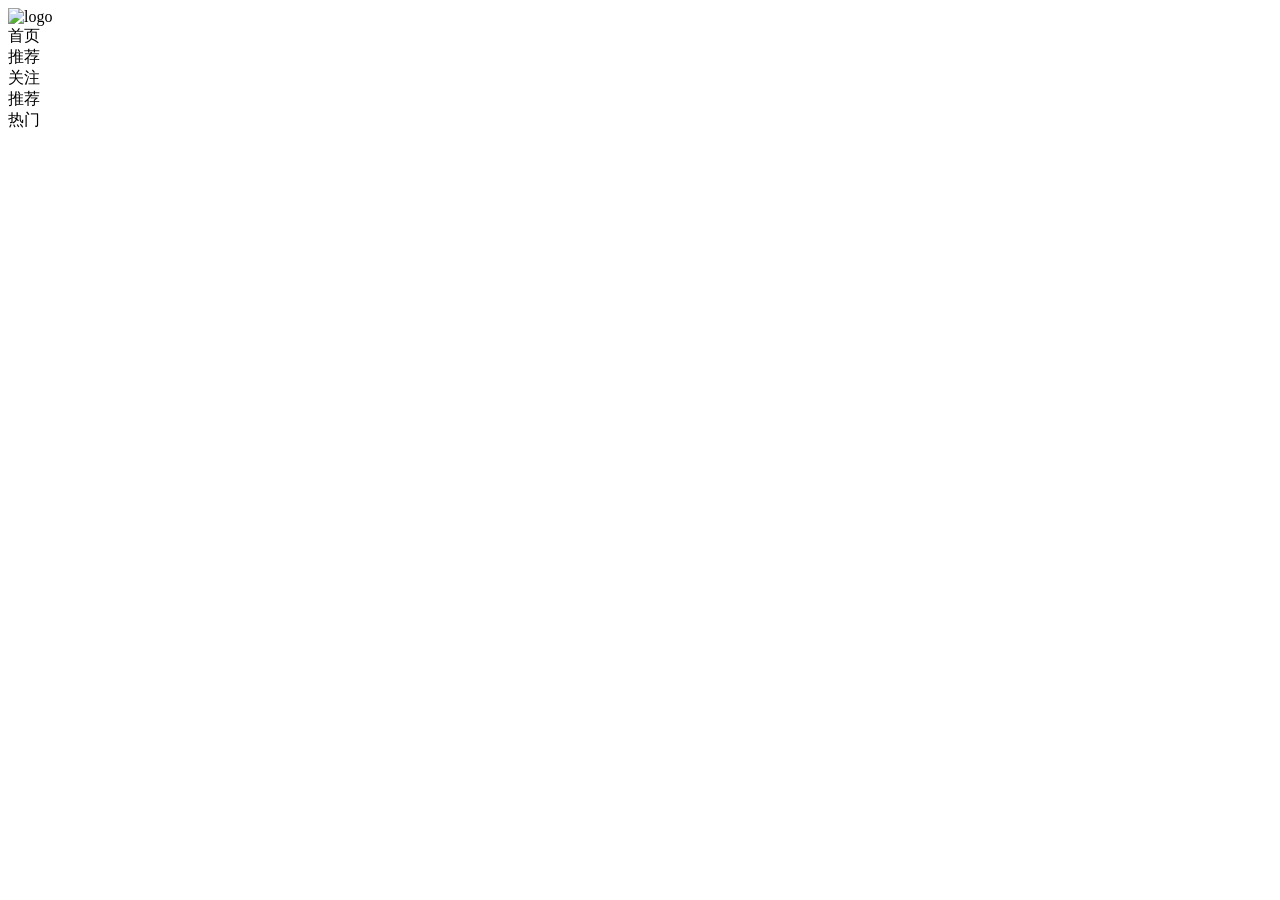
==== frontend/cute-blog-vanillajs/index.html @ ca4a3295 "page login" ====
<!DOCTYPE html>
<html>

<head>
    <meta charset="UTF-8">
    <meta name="viewport" content="width=device-width, initial-scale=1.0">
    <meta http-equiv="X-UA-Compatible" content="ie=edge">
    <title>Document</title>
</head>

<body>
    <div class="page-wrapper page-home">
        <div class="top-nav">
            <img class="logo" src="" alt="logo">
            <div class="nav-item nav-item_active">首页</div>
            <div class="nav-item">推荐</div>
        </div>
        <div class="main-wrapper">
            <div class="tab-wrapper">
                <div class="tab-item tab-item_active">关注</div>
                <div class="tab-item">推荐</div>
                <div class="tab-item">热门</div>
            </div>
        </div>
    </div>
</body>

</html>
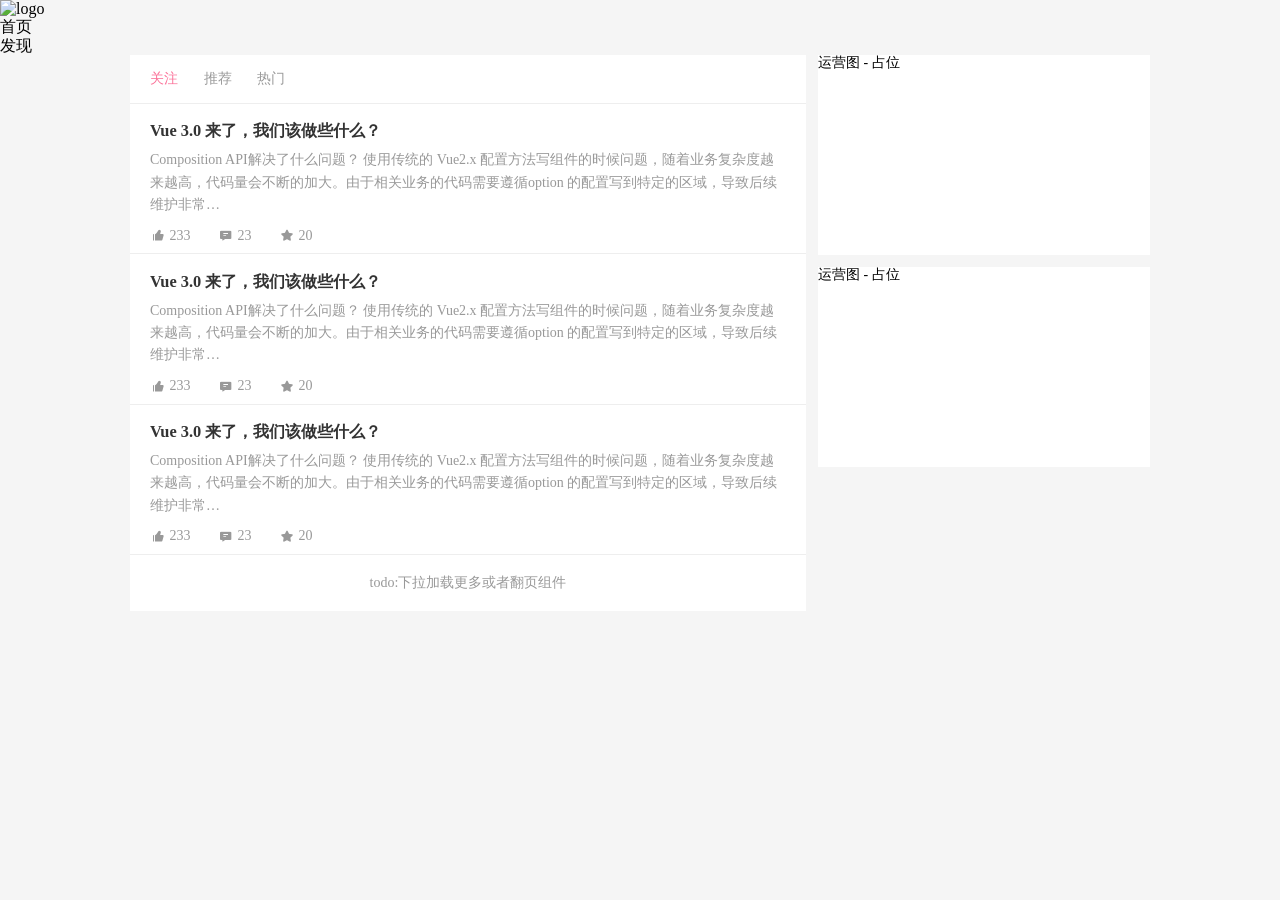
==== commit b0786980: "feature:page index" ====
--- a/frontend/cute-blog-vanillajs/index.html
+++ b/frontend/cute-blog-vanillajs/index.html
@@ -5,7 +5,11 @@
     <meta charset="UTF-8">
     <meta name="viewport" content="width=device-width, initial-scale=1.0">
     <meta http-equiv="X-UA-Compatible" content="ie=edge">
-    <title>Document</title>
+    <title>cute blog</title>
+    <link rel="stylesheet" href="./font/iconfont.css">
+    <link rel="stylesheet" href="./styles/common/common.css">
+    <link rel="stylesheet" href="./styles/common/normalize.css">
+    <link rel="stylesheet" href="./styles/pages/index.css">
 </head>
 
 <body>
@@ -13,14 +17,85 @@
         <div class="top-nav">
             <img class="logo" src="" alt="logo">
             <div class="nav-item nav-item_active">首页</div>
-            <div class="nav-item">推荐</div>
+            <div class="nav-item">发现</div>
         </div>
         <div class="main-wrapper">
-            <div class="tab-wrapper">
-                <div class="tab-item tab-item_active">关注</div>
-                <div class="tab-item">推荐</div>
-                <div class="tab-item">热门</div>
-            </div>
+            <main class="section-wrapper section-main">
+                <div class="tab-wrapper">
+                    <div class="tab-item tab-item_active">关注</div>
+                    <div class="tab-item">推荐</div>
+                    <div class="tab-item">热门</div>
+                </div>
+                <div class="article-list">
+                    <a class="article-item" href="./home.html">
+                        <h3>Vue 3.0 来了，我们该做些什么？</h3>
+                        <p class="summary">Composition API解决了什么问题？ 使用传统的 Vue2.x
+                            配置方法写组件的时候问题，随着业务复杂度越来越高，代码量会不断的加大。由于相关业务的代码需要遵循option 的配置写到特定的区域，导致后续维护非常…</p>
+                        <div class="row-num">
+                            <span class="num-group">
+                                <span class="icon iconfont icon-good-fill"></span>
+                                <span>233</span>
+                            </span>
+                            <span class="num-group">
+                                <span class="icon iconfont icon-comments-fill"></span>
+                                <span>23</span>
+                            </span>
+                            <span class="num-group">
+                                <span class="icon iconfont icon-collection-fill"></span>
+                                <span>20</span>
+                            </span>
+                        </div>
+                    </a>
+                    <a class="article-item" href="./home.html">
+                        <h3>Vue 3.0 来了，我们该做些什么？</h3>
+                        <p class="summary">Composition API解决了什么问题？ 使用传统的 Vue2.x
+                            配置方法写组件的时候问题，随着业务复杂度越来越高，代码量会不断的加大。由于相关业务的代码需要遵循option 的配置写到特定的区域，导致后续维护非常…</p>
+                        <div class="row-num">
+                            <span class="num-group">
+                                <span class="icon iconfont icon-good-fill"></span>
+                                <span>233</span>
+                            </span>
+                            <span class="num-group">
+                                <span class="icon iconfont icon-comments-fill"></span>
+                                <span>23</span>
+                            </span>
+                            <span class="num-group">
+                                <span class="icon iconfont icon-collection-fill"></span>
+                                <span>20</span>
+                            </span>
+                        </div>
+                    </a>
+                    <a class="article-item" href="./home.html">
+                        <h3>Vue 3.0 来了，我们该做些什么？</h3>
+                        <p class="summary">Composition API解决了什么问题？ 使用传统的 Vue2.x
+                            配置方法写组件的时候问题，随着业务复杂度越来越高，代码量会不断的加大。由于相关业务的代码需要遵循option 的配置写到特定的区域，导致后续维护非常…</p>
+                        <div class="row-num">
+                            <span class="num-group">
+                                <span class="icon iconfont icon-good-fill"></span>
+                                <span>233</span>
+                            </span>
+                            <span class="num-group">
+                                <span class="icon iconfont icon-comments-fill"></span>
+                                <span>23</span>
+                            </span>
+                            <span class="num-group">
+                                <span class="icon iconfont icon-collection-fill"></span>
+                                <span>20</span>
+                            </span>
+                        </div>
+                    </a>
+
+                    <div class="my-pagination">todo:下拉加载更多或者翻页组件</div>
+                </div>
+            </main>
+            <aside class="my-aside">
+                <div class="section-wrapper section-aside">
+                    运营图 - 占位
+                </div>
+                <div class="section-wrapper section-aside">
+                    运营图 - 占位
+                </div>
+            </aside>
         </div>
     </div>
 </body>
--- a/frontend/cute-blog-vanillajs/font/iconfont.css
+++ b/frontend/cute-blog-vanillajs/font/iconfont.css
@@ -0,0 +1,1817 @@
+@font-face {font-family: "iconfont";
+  src: url('iconfont.eot?t=1605889307815'); /* IE9 */
+  src: url('iconfont.eot?t=1605889307815#iefix') format('embedded-opentype'), /* IE6-IE8 */
+  url('[data-uri]') format('woff2'),
+  url('iconfont.woff?t=1605889307815') format('woff'),
+  url('iconfont.ttf?t=1605889307815') format('truetype'), /* chrome, firefox, opera, Safari, Android, iOS 4.2+ */
+  url('iconfont.svg?t=1605889307815#iconfont') format('svg'); /* iOS 4.1- */
+}
+
+.iconfont {
+  font-family: "iconfont" !important;
+  font-size: 16px;
+  font-style: normal;
+  -webkit-font-smoothing: antialiased;
+  -moz-osx-font-smoothing: grayscale;
+}
+
+.icon-auto:before {
+  content: "\e6eb";
+}
+
+.icon-all:before {
+  content: "\e6ef";
+}
+
+.icon-bussiness-man:before {
+  content: "\e6f0";
+}
+
+.icon-component:before {
+  content: "\e6f2";
+}
+
+.icon-code:before {
+  content: "\e6f3";
+}
+
+.icon-copy:before {
+  content: "\e6f4";
+}
+
+.icon-dollar:before {
+  content: "\e6f5";
+}
+
+.icon-history:before {
+  content: "\e6f8";
+}
+
+.icon-editor:before {
+  content: "\e6f6";
+}
+
+.icon-data:before {
+  content: "\e6f9";
+}
+
+.icon-gift:before {
+  content: "\e6fa";
+}
+
+.icon-integral:before {
+  content: "\e6fb";
+}
+
+.icon-nav-list:before {
+  content: "\e6fd";
+}
+
+.icon-pic:before {
+  content: "\e6ff";
+}
+
+.icon-Notvisible:before {
+  content: "\e6fe";
+}
+
+.icon-play:before {
+  content: "\e701";
+}
+
+.icon-rising:before {
+  content: "\e703";
+}
+
+.icon-QRcode:before {
+  content: "\e704";
+}
+
+.icon-rmb:before {
+  content: "\e705";
+}
+
+.icon-similar-product:before {
+  content: "\e707";
+}
+
+.icon-Exportservices:before {
+  content: "\e702";
+}
+
+.icon-sendinquiry:before {
+  content: "\e70d";
+}
+
+.icon-all-fill:before {
+  content: "\e718";
+}
+
+.icon-favorites-fill:before {
+  content: "\e721";
+}
+
+.icon-integral-fill:before {
+  content: "\e726";
+}
+
+.icon-namecard-fill:before {
+  content: "\e72a";
+}
+
+.icon-pic-fill:before {
+  content: "\e72e";
+}
+
+.icon-play-fill:before {
+  content: "\e72f";
+}
+
+.icon-prompt-fill:before {
+  content: "\e730";
+}
+
+.icon-stop-fill:before {
+  content: "\e738";
+}
+
+.icon-column:before {
+  content: "\e741";
+}
+
+.icon-add-account:before {
+  content: "\e742";
+}
+
+.icon-column1:before {
+  content: "\e743";
+}
+
+.icon-add:before {
+  content: "\e744";
+}
+
+.icon-agriculture:before {
+  content: "\e745";
+}
+
+.icon-years:before {
+  content: "\e746";
+}
+
+.icon-add-cart:before {
+  content: "\e747";
+}
+
+.icon-arrow-right:before {
+  content: "\e748";
+}
+
+.icon-arrow-left:before {
+  content: "\e749";
+}
+
+.icon-apparel:before {
+  content: "\e74a";
+}
+
+.icon-all1:before {
+  content: "\e74b";
+}
+
+.icon-arrow-up:before {
+  content: "\e74c";
+}
+
+.icon-ascending:before {
+  content: "\e74d";
+}
+
+.icon-ashbin:before {
+  content: "\e74e";
+}
+
+.icon-atm:before {
+  content: "\e74f";
+}
+
+.icon-bad:before {
+  content: "\e750";
+}
+
+.icon-attachent:before {
+  content: "\e751";
+}
+
+.icon-browse:before {
+  content: "\e752";
+}
+
+.icon-beauty:before {
+  content: "\e753";
+}
+
+.icon-atm-away:before {
+  content: "\e754";
+}
+
+.icon-assessed-badge:before {
+  content: "\e755";
+}
+
+.icon-auto1:before {
+  content: "\e756";
+}
+
+.icon-bags:before {
+  content: "\e757";
+}
+
+.icon-calendar:before {
+  content: "\e758";
+}
+
+.icon-cart-full:before {
+  content: "\e759";
+}
+
+.icon-calculator:before {
+  content: "\e75a";
+}
+
+.icon-cameraswitching:before {
+  content: "\e75b";
+}
+
+.icon-cecurity-protection:before {
+  content: "\e75c";
+}
+
+.icon-category:before {
+  content: "\e75d";
+}
+
+.icon-close:before {
+  content: "\e75e";
+}
+
+.icon-certified-supplier:before {
+  content: "\e75f";
+}
+
+.icon-cart-Empty:before {
+  content: "\e760";
+}
+
+.icon-code1:before {
+  content: "\e761";
+}
+
+.icon-color:before {
+  content: "\e762";
+}
+
+.icon-conditions:before {
+  content: "\e763";
+}
+
+.icon-confirm:before {
+  content: "\e764";
+}
+
+.icon-company:before {
+  content: "\e765";
+}
+
+.icon-ali-clould:before {
+  content: "\e766";
+}
+
+.icon-copy1:before {
+  content: "\e767";
+}
+
+.icon-credit-level:before {
+  content: "\e768";
+}
+
+.icon-coupons:before {
+  content: "\e769";
+}
+
+.icon-connections:before {
+  content: "\e76a";
+}
+
+.icon-cry:before {
+  content: "\e76b";
+}
+
+.icon-costoms-alearance:before {
+  content: "\e76c";
+}
+
+.icon-clock:before {
+  content: "\e76d";
+}
+
+.icon-CurrencyConverter:before {
+  content: "\e76e";
+}
+
+.icon-cut:before {
+  content: "\e76f";
+}
+
+.icon-data1:before {
+  content: "\e770";
+}
+
+.icon-Customermanagement:before {
+  content: "\e771";
+}
+
+.icon-descending:before {
+  content: "\e772";
+}
+
+.icon-double-arro-right:before {
+  content: "\e773";
+}
+
+.icon-customization:before {
+  content: "\e774";
+}
+
+.icon-double-arrow-left:before {
+  content: "\e775";
+}
+
+.icon-discount:before {
+  content: "\e776";
+}
+
+.icon-download:before {
+  content: "\e777";
+}
+
+.icon-dollar1:before {
+  content: "\e778";
+}
+
+.icon-default-template:before {
+  content: "\e779";
+}
+
+.icon-editor1:before {
+  content: "\e77a";
+}
+
+.icon-eletrical:before {
+  content: "\e77b";
+}
+
+.icon-electronics:before {
+  content: "\e77c";
+}
+
+.icon-etrical-equipm:before {
+  content: "\e77d";
+}
+
+.icon-ellipsis:before {
+  content: "\e77e";
+}
+
+.icon-email:before {
+  content: "\e77f";
+}
+
+.icon-falling:before {
+  content: "\e780";
+}
+
+.icon-earth:before {
+  content: "\e781";
+}
+
+.icon-filter:before {
+  content: "\e782";
+}
+
+.icon-furniture:before {
+  content: "\e783";
+}
+
+.icon-folder:before {
+  content: "\e784";
+}
+
+.icon-feeds:before {
+  content: "\e785";
+}
+
+.icon-history1:before {
+  content: "\e786";
+}
+
+.icon-hardware:before {
+  content: "\e787";
+}
+
+.icon-help:before {
+  content: "\e788";
+}
+
+.icon-good:before {
+  content: "\e789";
+}
+
+.icon-Householdappliances:before {
+  content: "\e78a";
+}
+
+.icon-gift1:before {
+  content: "\e78b";
+}
+
+.icon-form:before {
+  content: "\e78c";
+}
+
+.icon-image-text:before {
+  content: "\e78d";
+}
+
+.icon-hot:before {
+  content: "\e78e";
+}
+
+.icon-inspection:before {
+  content: "\e78f";
+}
+
+.icon-leftbutton:before {
+  content: "\e790";
+}
+
+.icon-jewelry:before {
+  content: "\e791";
+}
+
+.icon-ipad:before {
+  content: "\e792";
+}
+
+.icon-leftarrow:before {
+  content: "\e793";
+}
+
+.icon-integral1:before {
+  content: "\e794";
+}
+
+.icon-kitchen:before {
+  content: "\e795";
+}
+
+.icon-inquiry-template:before {
+  content: "\e796";
+}
+
+.icon-link:before {
+  content: "\e797";
+}
+
+.icon-libra:before {
+  content: "\e798";
+}
+
+.icon-loading:before {
+  content: "\e799";
+}
+
+.icon-listing-content:before {
+  content: "\e79a";
+}
+
+.icon-lights:before {
+  content: "\e79b";
+}
+
+.icon-logistics-icon:before {
+  content: "\e79c";
+}
+
+.icon-messagecenter:before {
+  content: "\e79d";
+}
+
+.icon-mobile-phone:before {
+  content: "\e79e";
+}
+
+.icon-manage-order:before {
+  content: "\e79f";
+}
+
+.icon-move:before {
+  content: "\e7a0";
+}
+
+.icon-Moneymanagement:before {
+  content: "\e7a1";
+}
+
+.icon-namecard:before {
+  content: "\e7a2";
+}
+
+.icon-map:before {
+  content: "\e7a3";
+}
+
+.icon-Newuserzone:before {
+  content: "\e7a4";
+}
+
+.icon-multi-language:before {
+  content: "\e7a5";
+}
+
+.icon-office:before {
+  content: "\e7a6";
+}
+
+.icon-notice:before {
+  content: "\e7a7";
+}
+
+.icon-ontimeshipment:before {
+  content: "\e7a8";
+}
+
+.icon-office-supplies:before {
+  content: "\e7a9";
+}
+
+.icon-password:before {
+  content: "\e7aa";
+}
+
+.icon-Notvisible1:before {
+  content: "\e7ab";
+}
+
+.icon-operation:before {
+  content: "\e7ac";
+}
+
+.icon-packaging:before {
+  content: "\e7ad";
+}
+
+.icon-online-tracking:before {
+  content: "\e7ae";
+}
+
+.icon-packing-labeling:before {
+  content: "\e7af";
+}
+
+.icon-phone:before {
+  content: "\e7b0";
+}
+
+.icon-pic1:before {
+  content: "\e7b1";
+}
+
+.icon-pin:before {
+  content: "\e7b2";
+}
+
+.icon-play1:before {
+  content: "\e7b3";
+}
+
+.icon-logistic-logo:before {
+  content: "\e7b4";
+}
+
+.icon-print:before {
+  content: "\e7b5";
+}
+
+.icon-product:before {
+  content: "\e7b6";
+}
+
+.icon-machinery:before {
+  content: "\e7b7";
+}
+
+.icon-process:before {
+  content: "\e7b8";
+}
+
+.icon-prompt:before {
+  content: "\e7b9";
+}
+
+.icon-QRcode1:before {
+  content: "\e7ba";
+}
+
+.icon-reeor:before {
+  content: "\e7bb";
+}
+
+.icon-reduce:before {
+  content: "\e7bc";
+}
+
+.icon-Non-staplefood:before {
+  content: "\e7bd";
+}
+
+.icon-rejected-order:before {
+  content: "\e7be";
+}
+
+.icon-resonserate:before {
+  content: "\e7bf";
+}
+
+.icon-remind:before {
+  content: "\e7c0";
+}
+
+.icon-responsetime:before {
+  content: "\e7c1";
+}
+
+.icon-return:before {
+  content: "\e7c2";
+}
+
+.icon-paylater:before {
+  content: "\e7c3";
+}
+
+.icon-rising1:before {
+  content: "\e7c4";
+}
+
+.icon-Rightarrow:before {
+  content: "\e7c5";
+}
+
+.icon-rmb1:before {
+  content: "\e7c6";
+}
+
+.icon-RFQ-logo:before {
+  content: "\e7c7";
+}
+
+.icon-save:before {
+  content: "\e7c8";
+}
+
+.icon-scanning:before {
+  content: "\e7c9";
+}
+
+.icon-security:before {
+  content: "\e7ca";
+}
+
+.icon-salescenter:before {
+  content: "\e7cb";
+}
+
+.icon-seleted:before {
+  content: "\e7cc";
+}
+
+.icon-searchcart:before {
+  content: "\e7cd";
+}
+
+.icon-raw:before {
+  content: "\e7ce";
+}
+
+.icon-service:before {
+  content: "\e7cf";
+}
+
+.icon-share:before {
+  content: "\e7d0";
+}
+
+.icon-signboard:before {
+  content: "\e7d1";
+}
+
+.icon-shuffling-banner:before {
+  content: "\e7d2";
+}
+
+.icon-Rightbutton:before {
+  content: "\e7d3";
+}
+
+.icon-sorting:before {
+  content: "\e7d4";
+}
+
+.icon-sound-Mute:before {
+  content: "\e7d5";
+}
+
+.icon-Similarproducts:before {
+  content: "\e7d6";
+}
+
+.icon-sound-filling:before {
+  content: "\e7d7";
+}
+
+.icon-suggest:before {
+  content: "\e7d8";
+}
+
+.icon-stop:before {
+  content: "\e7d9";
+}
+
+.icon-success:before {
+  content: "\e7da";
+}
+
+.icon-supplier-features:before {
+  content: "\e7db";
+}
+
+.icon-switch:before {
+  content: "\e7dc";
+}
+
+.icon-survey:before {
+  content: "\e7dd";
+}
+
+.icon-template:before {
+  content: "\e7de";
+}
+
+.icon-text:before {
+  content: "\e7df";
+}
+
+.icon-suspended:before {
+  content: "\e7e0";
+}
+
+.icon-task-management:before {
+  content: "\e7e1";
+}
+
+.icon-tool:before {
+  content: "\e7e2";
+}
+
+.icon-Top:before {
+  content: "\e7e3";
+}
+
+.icon-smile:before {
+  content: "\e7e4";
+}
+
+.icon-textile-products:before {
+  content: "\e7e5";
+}
+
+.icon-tradealert:before {
+  content: "\e7e6";
+}
+
+.icon-topsales:before {
+  content: "\e7e7";
+}
+
+.icon-tradingvolume:before {
+  content: "\e7e8";
+}
+
+.icon-training:before {
+  content: "\e7e9";
+}
+
+.icon-upload:before {
+  content: "\e7ea";
+}
+
+.icon-RFQ-word:before {
+  content: "\e7eb";
+}
+
+.icon-viewlarger:before {
+  content: "\e7ec";
+}
+
+.icon-viewgallery:before {
+  content: "\e7ed";
+}
+
+.icon-vehivles:before {
+  content: "\e7ee";
+}
+
+.icon-trust:before {
+  content: "\e7ef";
+}
+
+.icon-warning:before {
+  content: "\e7f0";
+}
+
+.icon-warehouse:before {
+  content: "\e7f1";
+}
+
+.icon-shoes:before {
+  content: "\e7f2";
+}
+
+.icon-video:before {
+  content: "\e7f3";
+}
+
+.icon-viewlist:before {
+  content: "\e7f4";
+}
+
+.icon-set:before {
+  content: "\e7f5";
+}
+
+.icon-store:before {
+  content: "\e7f6";
+}
+
+.icon-tool-hardware:before {
+  content: "\e7f7";
+}
+
+.icon-vs:before {
+  content: "\e7f8";
+}
+
+.icon-toy:before {
+  content: "\e7f9";
+}
+
+.icon-sport:before {
+  content: "\e7fa";
+}
+
+.icon-creditcard:before {
+  content: "\e7fb";
+}
+
+.icon-contacts:before {
+  content: "\e7fc";
+}
+
+.icon-checkstand:before {
+  content: "\e7fd";
+}
+
+.icon-aviation:before {
+  content: "\e7fe";
+}
+
+.icon-Daytimemode:before {
+  content: "\e7ff";
+}
+
+.icon-infantmom:before {
+  content: "\e800";
+}
+
+.icon-discounts:before {
+  content: "\e801";
+}
+
+.icon-invoice:before {
+  content: "\e802";
+}
+
+.icon-insurance:before {
+  content: "\e803";
+}
+
+.icon-nightmode:before {
+  content: "\e804";
+}
+
+.icon-usercenter:before {
+  content: "\e805";
+}
+
+.icon-unlock:before {
+  content: "\e806";
+}
+
+.icon-vip:before {
+  content: "\e807";
+}
+
+.icon-wallet:before {
+  content: "\e808";
+}
+
+.icon-landtransportation:before {
+  content: "\e809";
+}
+
+.icon-voice:before {
+  content: "\e80a";
+}
+
+.icon-exchangerate:before {
+  content: "\e80b";
+}
+
+.icon-contacts-fill:before {
+  content: "\e80c";
+}
+
+.icon-add-account1:before {
+  content: "\e80d";
+}
+
+.icon-years-fill:before {
+  content: "\e80e";
+}
+
+.icon-add-cart-fill:before {
+  content: "\e80f";
+}
+
+.icon-add-fill:before {
+  content: "\e810";
+}
+
+.icon-all-fill1:before {
+  content: "\e811";
+}
+
+.icon-ashbin-fill:before {
+  content: "\e812";
+}
+
+.icon-calendar-fill:before {
+  content: "\e813";
+}
+
+.icon-bad-fill:before {
+  content: "\e814";
+}
+
+.icon-bussiness-man-fill:before {
+  content: "\e815";
+}
+
+.icon-atm-fill:before {
+  content: "\e816";
+}
+
+.icon-cart-full-fill:before {
+  content: "\e817";
+}
+
+.icon-cart-Empty-fill:before {
+  content: "\e818";
+}
+
+.icon-cameraswitching-fill:before {
+  content: "\e819";
+}
+
+.icon-atm-away-fill:before {
+  content: "\e81a";
+}
+
+.icon-certified-supplier-fill:before {
+  content: "\e81b";
+}
+
+.icon-calculator-fill:before {
+  content: "\e81c";
+}
+
+.icon-clock-fill:before {
+  content: "\e81d";
+}
+
+.icon-ali-clould-fill:before {
+  content: "\e81e";
+}
+
+.icon-color-fill:before {
+  content: "\e81f";
+}
+
+.icon-coupons-fill:before {
+  content: "\e820";
+}
+
+.icon-cecurity-protection-fill:before {
+  content: "\e821";
+}
+
+.icon-credit-level-fill:before {
+  content: "\e822";
+}
+
+.icon-default-template-fill:before {
+  content: "\e823";
+}
+
+.icon-CurrencyConverter-fill:before {
+  content: "\e824";
+}
+
+.icon-Customermanagement-fill:before {
+  content: "\e825";
+}
+
+.icon-discounts-fill:before {
+  content: "\e826";
+}
+
+.icon-Daytimemode-fill:before {
+  content: "\e827";
+}
+
+.icon-exl-fill:before {
+  content: "\e828";
+}
+
+.icon-cry-fill:before {
+  content: "\e829";
+}
+
+.icon-email-fill:before {
+  content: "\e82a";
+}
+
+.icon-filter-fill:before {
+  content: "\e82b";
+}
+
+.icon-folder-fill:before {
+  content: "\e82c";
+}
+
+.icon-feeds-fill:before {
+  content: "\e82d";
+}
+
+.icon-gold-supplie-fill:before {
+  content: "\e82e";
+}
+
+.icon-form-fill:before {
+  content: "\e82f";
+}
+
+.icon-camera-fill:before {
+  content: "\e830";
+}
+
+.icon-good-fill:before {
+  content: "\e831";
+}
+
+.icon-image-text-fill:before {
+  content: "\e832";
+}
+
+.icon-inspection-fill:before {
+  content: "\e833";
+}
+
+.icon-hot-fill:before {
+  content: "\e834";
+}
+
+.icon-company-fill:before {
+  content: "\e835";
+}
+
+.icon-discount-fill:before {
+  content: "\e836";
+}
+
+.icon-insurance-fill:before {
+  content: "\e837";
+}
+
+.icon-inquiry-template-fill:before {
+  content: "\e838";
+}
+
+.icon-leftbutton-fill:before {
+  content: "\e839";
+}
+
+.icon-integral-fill1:before {
+  content: "\e83a";
+}
+
+.icon-help1:before {
+  content: "\e83b";
+}
+
+.icon-listing-content-fill:before {
+  content: "\e83c";
+}
+
+.icon-logistic-logo-fill:before {
+  content: "\e83d";
+}
+
+.icon-Moneymanagement-fill:before {
+  content: "\e83e";
+}
+
+.icon-manage-order-fill:before {
+  content: "\e83f";
+}
+
+.icon-multi-language-fill:before {
+  content: "\e840";
+}
+
+.icon-logistics-icon-fill:before {
+  content: "\e841";
+}
+
+.icon-Newuserzone-fill:before {
+  content: "\e842";
+}
+
+.icon-nightmode-fill:before {
+  content: "\e843";
+}
+
+.icon-office-supplies-fill:before {
+  content: "\e844";
+}
+
+.icon-notice-fill:before {
+  content: "\e845";
+}
+
+.icon-mute:before {
+  content: "\e846";
+}
+
+.icon-order-fill:before {
+  content: "\e847";
+}
+
+.icon-password1:before {
+  content: "\e848";
+}
+
+.icon-map1:before {
+  content: "\e849";
+}
+
+.icon-paylater-fill:before {
+  content: "\e84a";
+}
+
+.icon-phone-fill:before {
+  content: "\e84b";
+}
+
+.icon-online-tracking-fill:before {
+  content: "\e84c";
+}
+
+.icon-play-fill1:before {
+  content: "\e84d";
+}
+
+.icon-pdf-fill:before {
+  content: "\e84e";
+}
+
+.icon-phone1:before {
+  content: "\e84f";
+}
+
+.icon-pin-fill:before {
+  content: "\e850";
+}
+
+.icon-product-fill:before {
+  content: "\e851";
+}
+
+.icon-rankinglist-fill:before {
+  content: "\e852";
+}
+
+.icon-reduce-fill:before {
+  content: "\e853";
+}
+
+.icon-reeor-fill:before {
+  content: "\e854";
+}
+
+.icon-pic-fill1:before {
+  content: "\e855";
+}
+
+.icon-rankinglist:before {
+  content: "\e856";
+}
+
+.icon-product1:before {
+  content: "\e857";
+}
+
+.icon-prompt-fill1:before {
+  content: "\e858";
+}
+
+.icon-resonserate-fill:before {
+  content: "\e859";
+}
+
+.icon-remind-fill:before {
+  content: "\e85a";
+}
+
+.icon-Rightbutton-fill:before {
+  content: "\e85b";
+}
+
+.icon-RFQ-logo-fill:before {
+  content: "\e85c";
+}
+
+.icon-RFQ-word-fill:before {
+  content: "\e85d";
+}
+
+.icon-searchcart-fill:before {
+  content: "\e85e";
+}
+
+.icon-salescenter-fill:before {
+  content: "\e85f";
+}
+
+.icon-save-fill:before {
+  content: "\e860";
+}
+
+.icon-security-fill:before {
+  content: "\e861";
+}
+
+.icon-Similarproducts-fill:before {
+  content: "\e862";
+}
+
+.icon-signboard-fill:before {
+  content: "\e863";
+}
+
+.icon-service-fill:before {
+  content: "\e864";
+}
+
+.icon-shuffling-banner-fill:before {
+  content: "\e865";
+}
+
+.icon-supplier-features-fill:before {
+  content: "\e866";
+}
+
+.icon-store-fill:before {
+  content: "\e867";
+}
+
+.icon-smile-fill:before {
+  content: "\e868";
+}
+
+.icon-success-fill:before {
+  content: "\e869";
+}
+
+.icon-sound-filling-fill:before {
+  content: "\e86a";
+}
+
+.icon-sound-Mute1:before {
+  content: "\e86b";
+}
+
+.icon-suspended-fill:before {
+  content: "\e86c";
+}
+
+.icon-tool-fill:before {
+  content: "\e86d";
+}
+
+.icon-task-management-fill:before {
+  content: "\e86e";
+}
+
+.icon-unlock-fill:before {
+  content: "\e86f";
+}
+
+.icon-trust-fill:before {
+  content: "\e870";
+}
+
+.icon-vip-fill:before {
+  content: "\e871";
+}
+
+.icon-set1:before {
+  content: "\e872";
+}
+
+.icon-Top-fill:before {
+  content: "\e873";
+}
+
+.icon-viewlarger1:before {
+  content: "\e874";
+}
+
+.icon-voice-fill:before {
+  content: "\e875";
+}
+
+.icon-warning-fill:before {
+  content: "\e876";
+}
+
+.icon-warehouse-fill:before {
+  content: "\e877";
+}
+
+.icon-zip-fill:before {
+  content: "\e878";
+}
+
+.icon-trade-assurance-fill:before {
+  content: "\e879";
+}
+
+.icon-vs-fill:before {
+  content: "\e87a";
+}
+
+.icon-video1:before {
+  content: "\e87b";
+}
+
+.icon-template-fill:before {
+  content: "\e87c";
+}
+
+.icon-wallet1:before {
+  content: "\e87d";
+}
+
+.icon-training1:before {
+  content: "\e87e";
+}
+
+.icon-packing-labeling-fill:before {
+  content: "\e87f";
+}
+
+.icon-Exportservices-fill:before {
+  content: "\e880";
+}
+
+.icon-brand-fill:before {
+  content: "\e881";
+}
+
+.icon-collection:before {
+  content: "\e882";
+}
+
+.icon-consumption-fill:before {
+  content: "\e883";
+}
+
+.icon-collection-fill:before {
+  content: "\e884";
+}
+
+.icon-brand:before {
+  content: "\e885";
+}
+
+.icon-rejected-order-fill:before {
+  content: "\e886";
+}
+
+.icon-homepage-ads-fill:before {
+  content: "\e887";
+}
+
+.icon-homepage-ads:before {
+  content: "\e888";
+}
+
+.icon-scenes-fill:before {
+  content: "\e889";
+}
+
+.icon-scenes:before {
+  content: "\e88a";
+}
+
+.icon-similar-product-fill:before {
+  content: "\e88b";
+}
+
+.icon-topraning-fill:before {
+  content: "\e88c";
+}
+
+.icon-consumption:before {
+  content: "\e88d";
+}
+
+.icon-topraning:before {
+  content: "\e88e";
+}
+
+.icon-gold-supplier:before {
+  content: "\e88f";
+}
+
+.icon-messagecenter-fill:before {
+  content: "\e890";
+}
+
+.icon-quick:before {
+  content: "\e891";
+}
+
+.icon-writing:before {
+  content: "\e892";
+}
+
+.icon-docjpge-fill:before {
+  content: "\e893";
+}
+
+.icon-jpge-fill:before {
+  content: "\e894";
+}
+
+.icon-gifjpge-fill:before {
+  content: "\e895";
+}
+
+.icon-bmpjpge-fill:before {
+  content: "\e896";
+}
+
+.icon-tifjpge-fill:before {
+  content: "\e897";
+}
+
+.icon-pngjpge-fill:before {
+  content: "\e898";
+}
+
+.icon-Hometextile:before {
+  content: "\e899";
+}
+
+.icon-home:before {
+  content: "\e89a";
+}
+
+.icon-sendinquiry-fill:before {
+  content: "\e89b";
+}
+
+.icon-comments-fill:before {
+  content: "\e89c";
+}
+
+.icon-account-fill:before {
+  content: "\e89d";
+}
+
+.icon-feed-logo-fill:before {
+  content: "\e89e";
+}
+
+.icon-feed-logo:before {
+  content: "\e89f";
+}
+
+.icon-home-fill:before {
+  content: "\e8a0";
+}
+
+.icon-add-select:before {
+  content: "\e8a1";
+}
+
+.icon-sami-select:before {
+  content: "\e8a2";
+}
+
+.icon-camera:before {
+  content: "\e8a3";
+}
+
+.icon-arrow-down:before {
+  content: "\e8a4";
+}
+
+.icon-account:before {
+  content: "\e8a5";
+}
+
+.icon-comments:before {
+  content: "\e8a6";
+}
+
+.icon-cart-Empty1:before {
+  content: "\e8a7";
+}
+
+.icon-favorites:before {
+  content: "\e8a8";
+}
+
+.icon-order:before {
+  content: "\e8a9";
+}
+
+.icon-search:before {
+  content: "\e8aa";
+}
+
+.icon-trade-assurance:before {
+  content: "\e8ab";
+}
+
+.icon-usercenter1:before {
+  content: "\e8ac";
+}
+
+.icon-tradingdata:before {
+  content: "\e8ad";
+}
+
+.icon-microphone:before {
+  content: "\e8ae";
+}
+
+.icon-txt:before {
+  content: "\e8af";
+}
+
+.icon-xlsx:before {
+  content: "\e8b0";
+}
+
+.icon-banzhengfuwu:before {
+  content: "\e8b1";
+}
+
+.icon-cangku:before {
+  content: "\e8b2";
+}
+
+.icon-daibancaishui:before {
+  content: "\e8b3";
+}
+
+.icon-jizhuangxiang:before {
+  content: "\e8b4";
+}
+
+.icon-jiaobiao:before {
+  content: "\e8b5";
+}
+
+.icon-kehupandian:before {
+  content: "\e8b6";
+}
+
+.icon-dongtai:before {
+  content: "\e8b7";
+}
+
+.icon-daikuan:before {
+  content: "\e8b8";
+}
+
+.icon-shengyijing:before {
+  content: "\e8b9";
+}
+
+.icon-jiehui:before {
+  content: "\e8ba";
+}
+
+.icon-fencengpeizhi:before {
+  content: "\e8bb";
+}
+
+.icon-shenqingjilu:before {
+  content: "\e8bc";
+}
+
+.icon-shangchuanbeiandanzheng:before {
+  content: "\e8bd";
+}
+
+.icon-shangchuan:before {
+  content: "\e8be";
+}
+
+.icon-kehuquanyi:before {
+  content: "\e8bf";
+}
+
+.icon-suoxiao:before {
+  content: "\e8c0";
+}
+
+.icon-quanyipeizhi:before {
+  content: "\e8c1";
+}
+
+.icon-shuangshen:before {
+  content: "\e8c2";
+}
+
+.icon-tongguan:before {
+  content: "\e8c3";
+}
+
+.icon-tuishui:before {
+  content: "\e8c4";
+}
+
+.icon-tongguanshuju:before {
+  content: "\e8c5";
+}
+
+.icon-kuaidiwuliu:before {
+  content: "\e8c6";
+}
+
+.icon-wuliuchanpin:before {
+  content: "\e8c7";
+}
+
+.icon-waihuishuju:before {
+  content: "\e8c8";
+}
+
+.icon-xinxibar_shouji:before {
+  content: "\e8c9";
+}
+
+.icon-xinwaizongyewu:before {
+  content: "\e8ca";
+}
+
+.icon-wuliudingdan:before {
+  content: "\e8cb";
+}
+
+.icon-zhongjianren:before {
+  content: "\e8cc";
+}
+
+.icon-xinxibar_zhanghu:before {
+  content: "\e8cd";
+}
+
+.icon-yidatong:before {
+  content: "\e8ce";
+}
+
+.icon-zhuanyequanwei:before {
+  content: "\e8cf";
+}
+
+.icon-zhanghucaozuo:before {
+  content: "\e8d0";
+}
+
+.icon-xuanzhuandu:before {
+  content: "\e8d1";
+}
+
+.icon-tuishuirongzi:before {
+  content: "\e8d2";
+}
+
+.icon-AddProducts:before {
+  content: "\e8d3";
+}
+
+.icon-ziyingyewu:before {
+  content: "\e8d4";
+}
+
+.icon-addcell:before {
+  content: "\e8d5";
+}
+
+.icon-background-color:before {
+  content: "\e8d6";
+}
+
+.icon-cascades:before {
+  content: "\e8d7";
+}
+
+.icon-beijing:before {
+  content: "\e8d8";
+}
+
+.icon-bold:before {
+  content: "\e8d9";
+}
+
+.icon-zijin:before {
+  content: "\e8da";
+}
+
+.icon-eraser:before {
+  content: "\e8db";
+}
+
+.icon-centeralignment:before {
+  content: "\e8dc";
+}
+
+.icon-click:before {
+  content: "\e8dd";
+}
+
+.icon-aspjiesuan:before {
+  content: "\e8de";
+}
+
+.icon-flag:before {
+  content: "\e8df";
+}
+
+.icon-falg-fill:before {
+  content: "\e8e0";
+}
+
+.icon-Fee:before {
+  content: "\e8e1";
+}
+
+.icon-filling:before {
+  content: "\e8e2";
+}
+
+.icon-Foreigncurrency:before {
+  content: "\e8e3";
+}
+
+.icon-guanliyuan:before {
+  content: "\e8e4";
+}
+
--- a/frontend/cute-blog-vanillajs/styles/common/common.css
+++ b/frontend/cute-blog-vanillajs/styles/common/common.css
@@ -0,0 +1,68 @@
+html {
+  background: #f5f5f5;
+}
+
+.section-wrapper {
+  background: #fff;
+}
+
+input {
+  border-radius: 3px;
+  border: 1px solid #dddddd;
+  width: 100%;
+  height: 40px;
+  line-height: 40px;
+  color: #fb7299;
+  padding-left: 10px;
+  padding-right: 10px;
+  outline: none;
+}
+
+input:focus {
+  border-color: #fb7299;
+}
+
+::-webkit-input-placeholder {
+  /* WebKit browsers */
+  color: #999;
+  font-size: 16px;
+}
+
+::-moz-placeholder {
+  /* Mozilla Firefox 19+ */
+  color: #999;
+  font-size: 16px;
+}
+
+:-ms-input-placeholder {
+  /* Internet Explorer 10+ */
+  color: #999;
+  font-size: 16px;
+}
+
+button {
+  height: 40px;
+  line-height: 40px;
+  border: none;
+  border-radius: 3px;
+  background: #fb7299;
+  color: #fff;
+  outline: none;
+  cursor: pointer;
+  /* box-shadow: 0 2px 10px 0 #e65c83; */
+  box-shadow: 1px 2px 1px 2px #e65c83;
+}
+
+button:active {
+  /* background: #e65c83; */
+  transform: translateY(1px);
+}
+
+a {
+  color: inherit;
+  text-decoration: none;
+}
+
+a:visited {
+  color: inherit;
+}
--- a/frontend/cute-blog-vanillajs/styles/pages/index.css
+++ b/frontend/cute-blog-vanillajs/styles/pages/index.css
@@ -0,0 +1,86 @@
+.page-home {
+}
+
+.main-wrapper {
+  width: 1020px;
+  margin: auto;
+  font-size: 0;
+  /* 消除由回车键带来的3像素间距  （是3像素还是几像素来着，记不清 = =） */
+}
+
+.section-main {
+  display: inline-block;
+  width: 676px;
+  font-size: 14px;
+  vertical-align: top;
+}
+
+.my-aside {
+  display: inline-block;
+  width: 332px;
+  margin-left: 12px;
+  font-size: 14px;
+  vertical-align: top;
+}
+
+.section-aside {
+  height: 200px;
+  margin-bottom: 12px;
+}
+
+.tab-wrapper {
+  padding: 16px 20px;
+  border-bottom: 1px solid #eee;
+}
+
+.tab-item {
+  display: inline-block;
+  color: #999;
+  margin-right: 22px;
+  cursor: pointer;
+}
+
+.tab-item_active {
+  color: #fb7299;
+}
+
+/* article-item */
+.article-item {
+  display: inline-block;
+  padding: 10px 20px;
+  border-bottom: 1px solid #eee;
+}
+
+.article-item h3 {
+  color: #333;
+  margin-block-start: 0.5em;
+  margin-block-end: 0.5em;
+}
+
+.article-item .summary {
+  color: #999;
+  line-height: 1.6;
+}
+
+.row-num {
+  margin-top: 10px;
+  color: #999;
+}
+
+.num-group {
+  margin-right: 24px;
+  vertical-align: middle;
+  line-height: 1;
+}
+
+.num-group span {
+  vertical-align: middle;
+  /* background: pink; */
+}
+
+/* 翻页 */
+.my-pagination {
+  text-align: center;
+  color: #999;
+  padding: 20px;
+}
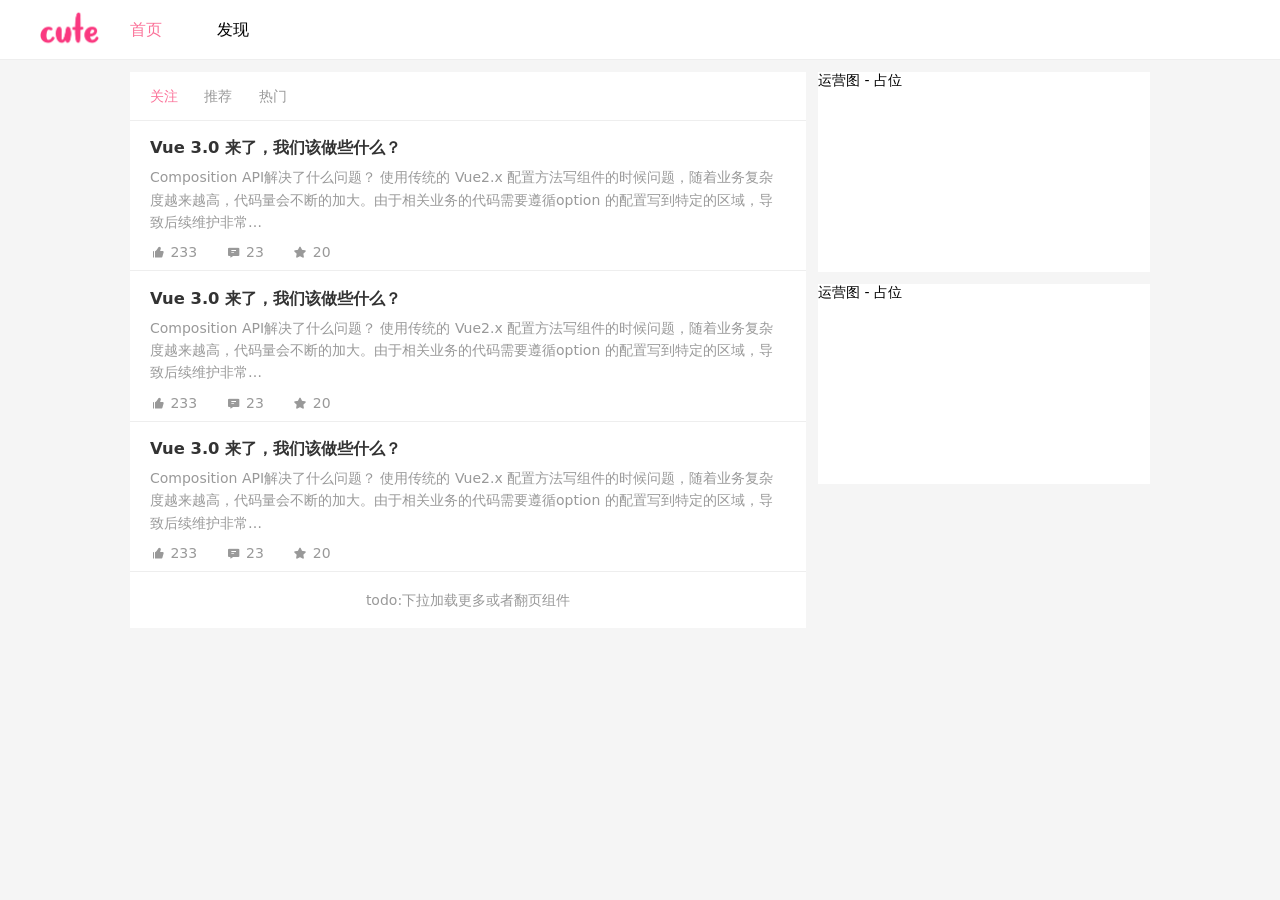
==== commit fd25ba92: "top nav" ====
--- a/frontend/cute-blog-vanillajs/index.html
+++ b/frontend/cute-blog-vanillajs/index.html
@@ -15,9 +15,11 @@
 <body>
     <div class="page-wrapper page-home">
         <div class="top-nav">
-            <img class="logo" src="" alt="logo">
-            <div class="nav-item nav-item_active">首页</div>
-            <div class="nav-item">发现</div>
+            <a href="./index.html"><img class="logo" src="./images/logo.png" alt="logo"></a>
+            <div class="nav-wrapper">
+                <a class="nav-item nav-item_active" href="./index.html">首页</a>
+                <a class="nav-item" href="./explore.html">发现</a>
+            </div>
         </div>
         <div class="main-wrapper">
             <main class="section-wrapper section-main">
@@ -27,7 +29,7 @@
                     <div class="tab-item">热门</div>
                 </div>
                 <div class="article-list">
-                    <a class="article-item" href="./home.html">
+                    <a class="article-item" href="./article.html">
                         <h3>Vue 3.0 来了，我们该做些什么？</h3>
                         <p class="summary">Composition API解决了什么问题？ 使用传统的 Vue2.x
                             配置方法写组件的时候问题，随着业务复杂度越来越高，代码量会不断的加大。由于相关业务的代码需要遵循option 的配置写到特定的区域，导致后续维护非常…</p>
@@ -46,7 +48,7 @@
                             </span>
                         </div>
                     </a>
-                    <a class="article-item" href="./home.html">
+                    <a class="article-item" href="./article.html">
                         <h3>Vue 3.0 来了，我们该做些什么？</h3>
                         <p class="summary">Composition API解决了什么问题？ 使用传统的 Vue2.x
                             配置方法写组件的时候问题，随着业务复杂度越来越高，代码量会不断的加大。由于相关业务的代码需要遵循option 的配置写到特定的区域，导致后续维护非常…</p>
@@ -65,7 +67,7 @@
                             </span>
                         </div>
                     </a>
-                    <a class="article-item" href="./home.html">
+                    <a class="article-item" href="./article.html">
                         <h3>Vue 3.0 来了，我们该做些什么？</h3>
                         <p class="summary">Composition API解决了什么问题？ 使用传统的 Vue2.x
                             配置方法写组件的时候问题，随着业务复杂度越来越高，代码量会不断的加大。由于相关业务的代码需要遵循option 的配置写到特定的区域，导致后续维护非常…</p>
--- a/frontend/cute-blog-vanillajs/styles/common/common.css
+++ b/frontend/cute-blog-vanillajs/styles/common/common.css
@@ -1,12 +1,60 @@
 html {
   background: #f5f5f5;
+  font-family: -apple-system, system-ui, Segoe UI, Roboto, Ubuntu, Cantarell,
+    Noto Sans, sans-serif, BlinkMacSystemFont, Helvetica Neue, PingFang SC,
+    Hiragino Sans GB, Microsoft YaHei, Arial;
+  word-break: break-word;
+  text-rendering: optimizeLegibility;
+}
+
+.page-wrapper {
+  padding-bottom: 50px;
+}
+
+.main-wrapper {
+  margin-top: 12px;
 }
 
 .section-wrapper {
   background: #fff;
 }
 
-input {
+/* 顶部导航栏 */
+.top-nav {
+  height: 60px;
+  line-height: 60px;
+  background: #fff;
+  border-bottom: 1px solid #eee;
+}
+
+.top-nav .logo {
+  position: absolute;
+  width: 60px;
+  height: 49px;
+  margin-left: 40px;
+  top: 6px;
+}
+
+.nav-wrapper {
+  /* display: inline-block; */
+  width: 1020px;
+  margin: auto;
+  vertical-align: top;
+  cursor: pointer;
+}
+
+.top-nav a.nav-item_active {
+  color: #fb7299;
+}
+
+.nav-item {
+  display: inline-block;
+  vertical-align: top;
+  margin-right: 50px;
+}
+
+input,
+textarea {
   border-radius: 3px;
   border: 1px solid #dddddd;
   width: 100%;
@@ -18,7 +66,8 @@
   outline: none;
 }
 
-input:focus {
+input:focus,
+textarea:focus {
   border-color: #fb7299;
 }
 
@@ -40,7 +89,7 @@
   font-size: 16px;
 }
 
-button {
+.cute-btn {
   height: 40px;
   line-height: 40px;
   border: none;
@@ -53,7 +102,7 @@
   box-shadow: 1px 2px 1px 2px #e65c83;
 }
 
-button:active {
+.cute-btn:active {
   /* background: #e65c83; */
   transform: translateY(1px);
 }
@@ -66,3 +115,12 @@
 a:visited {
   color: inherit;
 }
+
+.cute-tag {
+  padding: 10px 16px;
+  font-size: 14px;
+  border: 1px solid #999;
+  border-radius: 4px;
+  color: #777;
+  cursor: pointer;
+}
--- a/frontend/cute-blog-vanillajs/styles/pages/index.css
+++ b/frontend/cute-blog-vanillajs/styles/pages/index.css
@@ -4,6 +4,7 @@
 .main-wrapper {
   width: 1020px;
   margin: auto;
+  margin-top: 12px;
   font-size: 0;
   /* 消除由回车键带来的3像素间距  （是3像素还是几像素来着，记不清 = =） */
 }
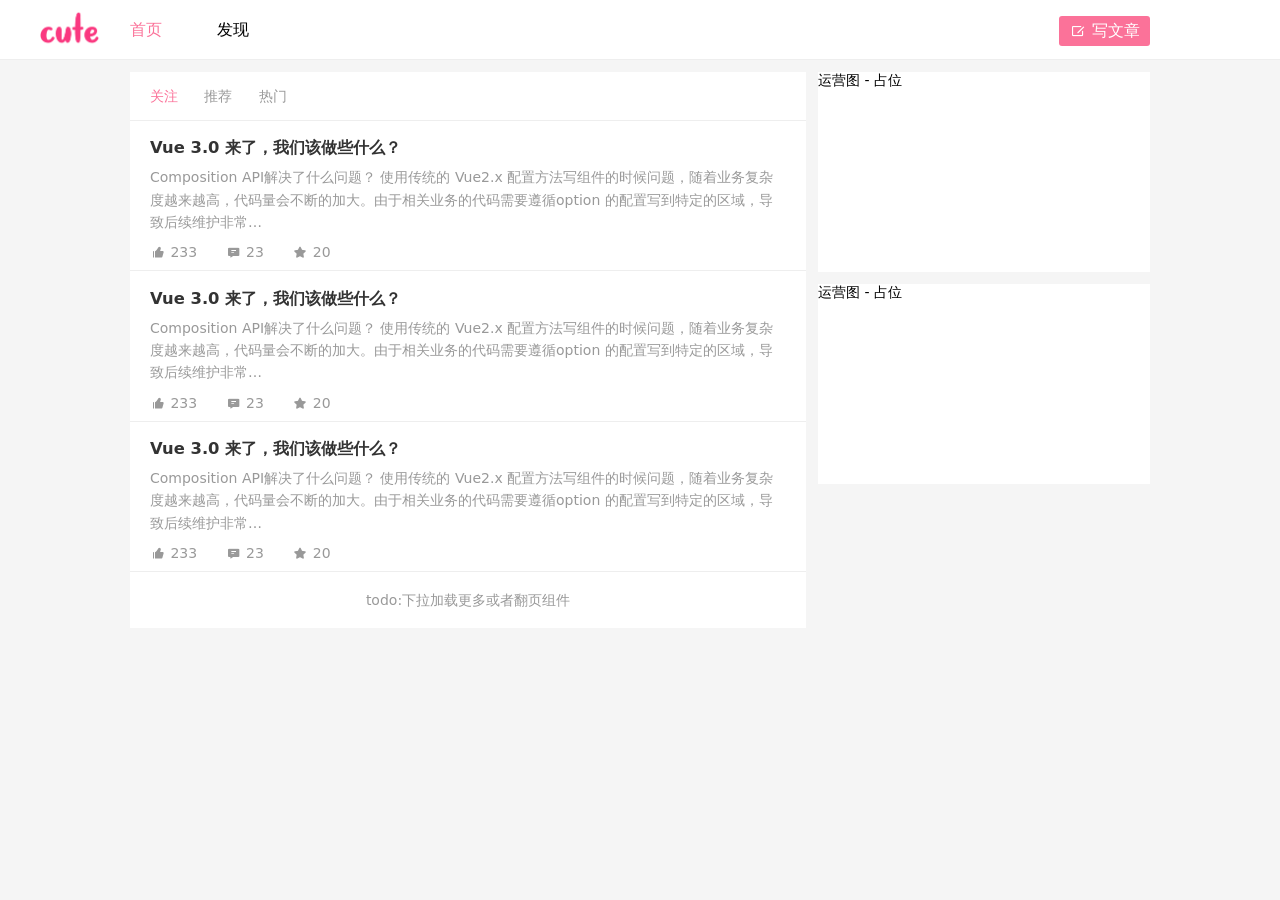
==== commit 5254d711: "feature: tap nav edit btn" ====
--- a/frontend/cute-blog-vanillajs/index.html
+++ b/frontend/cute-blog-vanillajs/index.html
@@ -19,6 +19,12 @@
             <div class="nav-wrapper">
                 <a class="nav-item nav-item_active" href="./index.html">首页</a>
                 <a class="nav-item" href="./explore.html">发现</a>
+                <a href="./write.html" class="btn-write-wrapper">
+                    <button class="cute-btn-basic nav-btn-write">
+                        <span class="icon-btn iconfont icon-editor"></span> 
+                        <span>写文章</span>
+                    </button>
+                </a>
             </div>
         </div>
         <div class="main-wrapper">
--- a/frontend/cute-blog-vanillajs/styles/common/common.css
+++ b/frontend/cute-blog-vanillajs/styles/common/common.css
@@ -53,6 +53,25 @@
   margin-right: 50px;
 }
 
+.btn-write-wrapper {
+  float: right;
+}
+
+.btn-write-wrapper .nav-btn-write {
+  height: auto;
+  padding-top: 6px;
+  padding-bottom: 6px;
+  padding-left: 10px;
+  padding-right: 10px;
+  line-height: 1;
+}
+.nav-btn-write span{
+  vertical-align: middle;
+}
+.icon-btn {
+  font-size: 18px;
+}
+
 input,
 textarea {
   border-radius: 3px;
@@ -102,6 +121,17 @@
   box-shadow: 1px 2px 1px 2px #e65c83;
 }
 
+.cute-btn-basic {
+  height: 40px;
+  line-height: 40px;
+  border: none;
+  border-radius: 3px;
+  background: #fb7299;
+  color: #fff;
+  outline: none;
+  cursor: pointer;
+}
+
 .cute-btn:active {
   /* background: #e65c83; */
   transform: translateY(1px);
